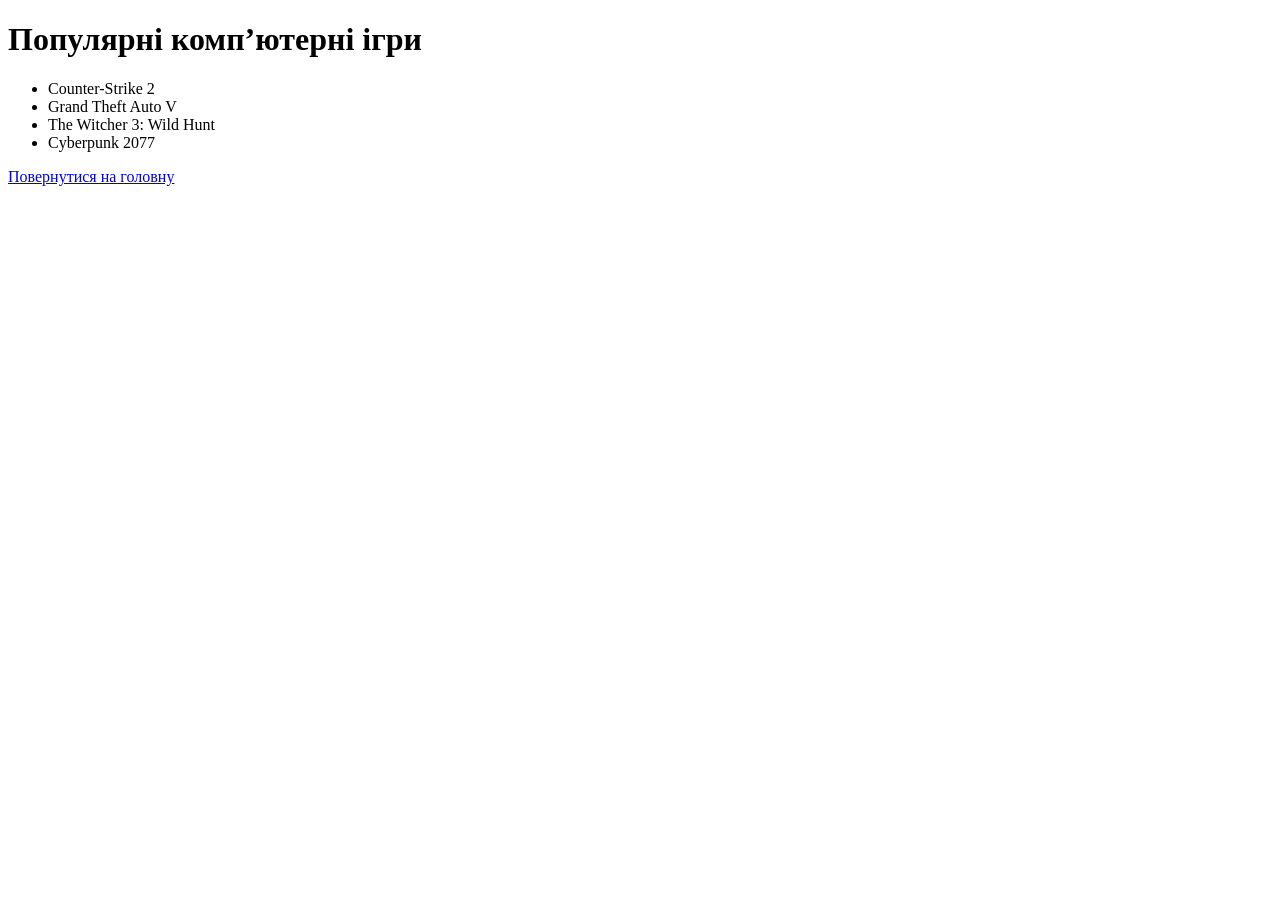
==== games.html @ 202ce8c1 "1comm" ====
<!DOCTYPE html>
<html lang="uk">
<head>
    <meta charset="UTF-8">
    <meta name="author" content="Саблій Остап">
    <title>Популярні комп’ютерні ігри</title>
</head>
<body>
    <h1>Популярні комп’ютерні ігри</h1>

    <ul>
        <li>Counter-Strike 2</li>
        <li>Grand Theft Auto V</li>
        <li>The Witcher 3: Wild Hunt</li>
        <li>Cyberpunk 2077</li>
    </ul>

    <a href="index.html">Повернутися на головну</a>
</body>
</html>
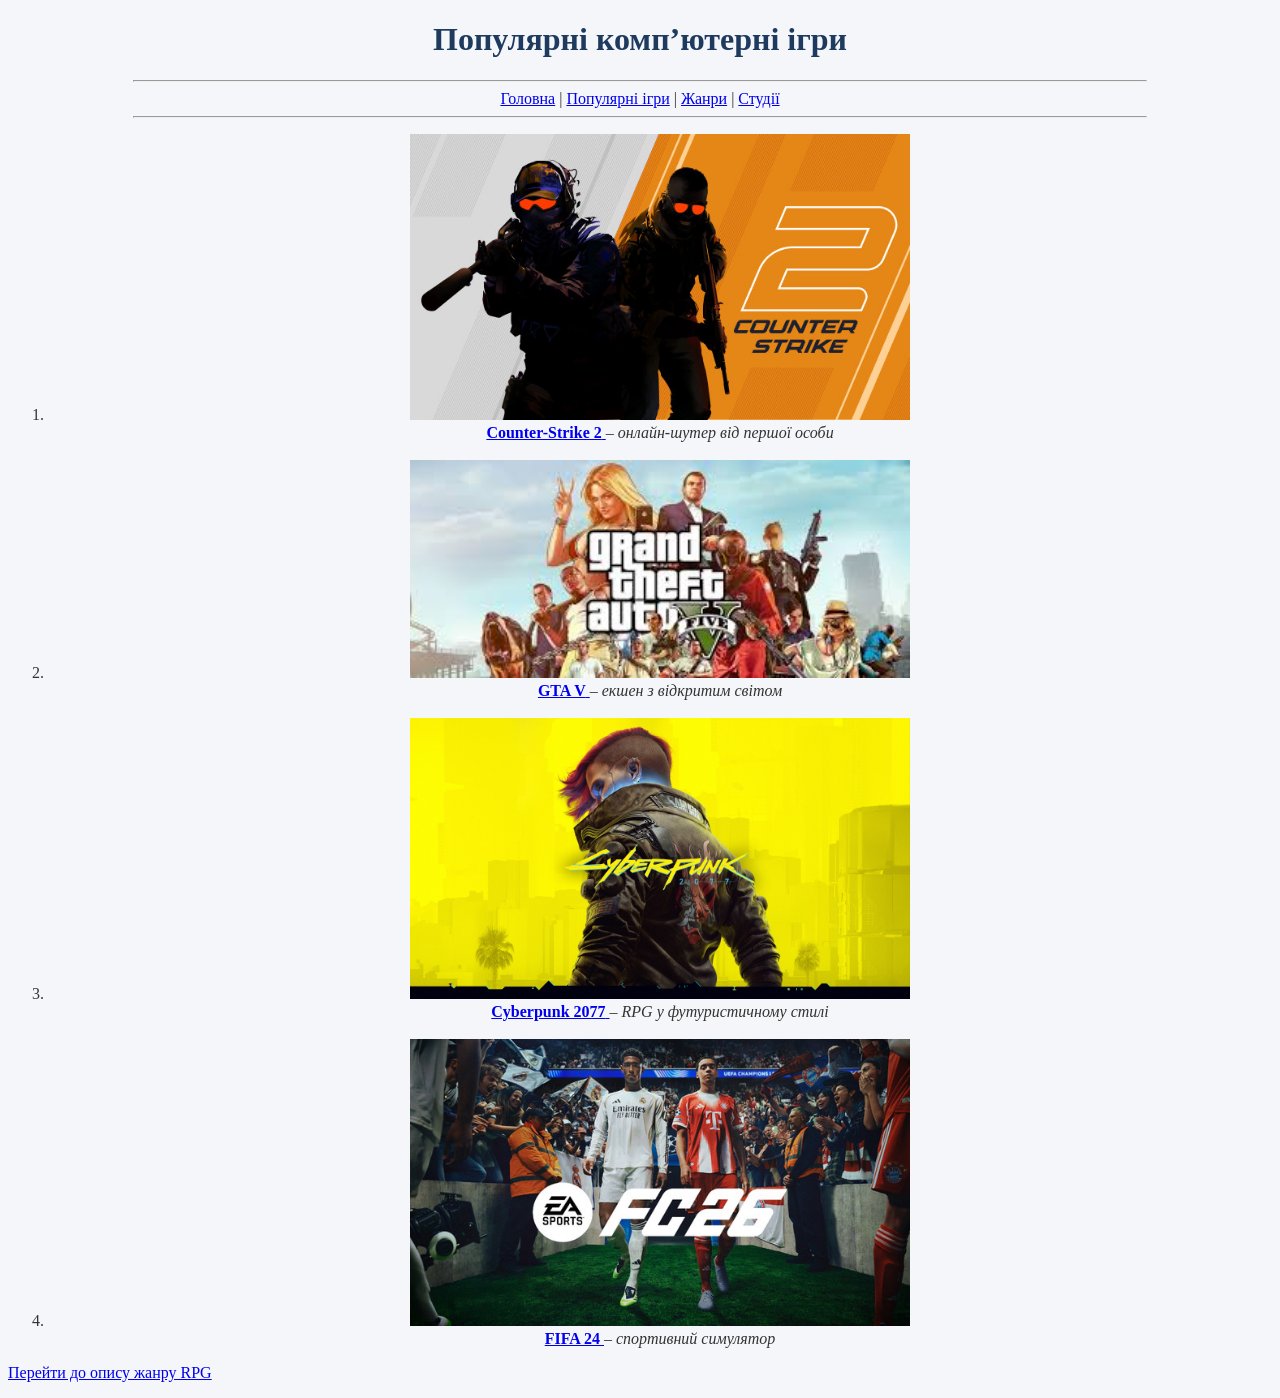
==== commit 04e0b7bd: "laba2" ====
--- a/games.html
+++ b/games.html
@@ -2,19 +2,72 @@
 <html lang="uk">
 <head>
     <meta charset="UTF-8">
-    <meta name="author" content="Саблій Остап">
-    <title>Популярні комп’ютерні ігри</title>
+    <title>Популярні ігри</title>
 </head>
-<body>
-    <h1>Популярні комп’ютерні ігри</h1>
 
-    <ul>
-        <li>Counter-Strike 2</li>
-        <li>Grand Theft Auto V</li>
-        <li>The Witcher 3: Wild Hunt</li>
-        <li>Cyberpunk 2077</li>
-    </ul>
+<body bgcolor="#f4f6f9" text="#333333">
 
-    <a href="index.html">Повернутися на головну</a>
+<center>
+<h1><font color="#1e3a5f">Популярні комп’ютерні ігри</font></h1>
+</center>
+
+<hr width="80%">
+
+<center>
+<a href="index.html">Головна</a> |
+<a href="games.html">Популярні ігри</a> |
+<a href="genres.html">Жанри</a> |
+<a href="studios.html">Студії</a>
+</center>
+
+<hr width="80%">
+
+<ol>
+    <li>
+        <center>
+            <img src="cs2.jpg" width="500">
+            <br>
+            <a href="https://store.steampowered.com/app/730/CounterStrike_Global_Offensive/" target="_blank">
+                <b>Counter-Strike 2</b>
+            </a> – <i>онлайн-шутер від першої особи</i>
+        </center>
+    </li>
+    <br>
+    <li>
+        <center>
+            <img src="gtaV.jpg" width="500">
+            <br>
+            <a href="https://store.steampowered.com/app/271590/Grand_Theft_Auto_V/" target="_blank">
+                <b>GTA V</b>
+            </a> – <i>екшен з відкритим світом</i>
+        </center>
+    </li>
+    <br>
+    <li>
+        <center>
+            <img src="cbr.jpg" width="500">
+            <br>
+            <a href="https://store.steampowered.com/app/1091500/Cyberpunk_2077/" target="_blank">
+                <b>Cyberpunk 2077</b>
+            </a> – <i>RPG у футуристичному стилі</i>
+        </center>
+    </li>
+    <br>
+    <li>
+        <center>
+            <img src="fifa26.jpg" width="500">
+            <br>
+            <a href="https://store.steampowered.com/app/1516830/EA_SPORTS_FIFA_24/" target="_blank">
+                <b>FIFA 24</b>
+            </a> – <i>спортивний симулятор</i>
+        </center>
+    </li>
+</ol>
+
+
+<p>
+<a href="genres.html#rpg">Перейти до опису жанру RPG</a>
+</p>
+
 </body>
 </html>
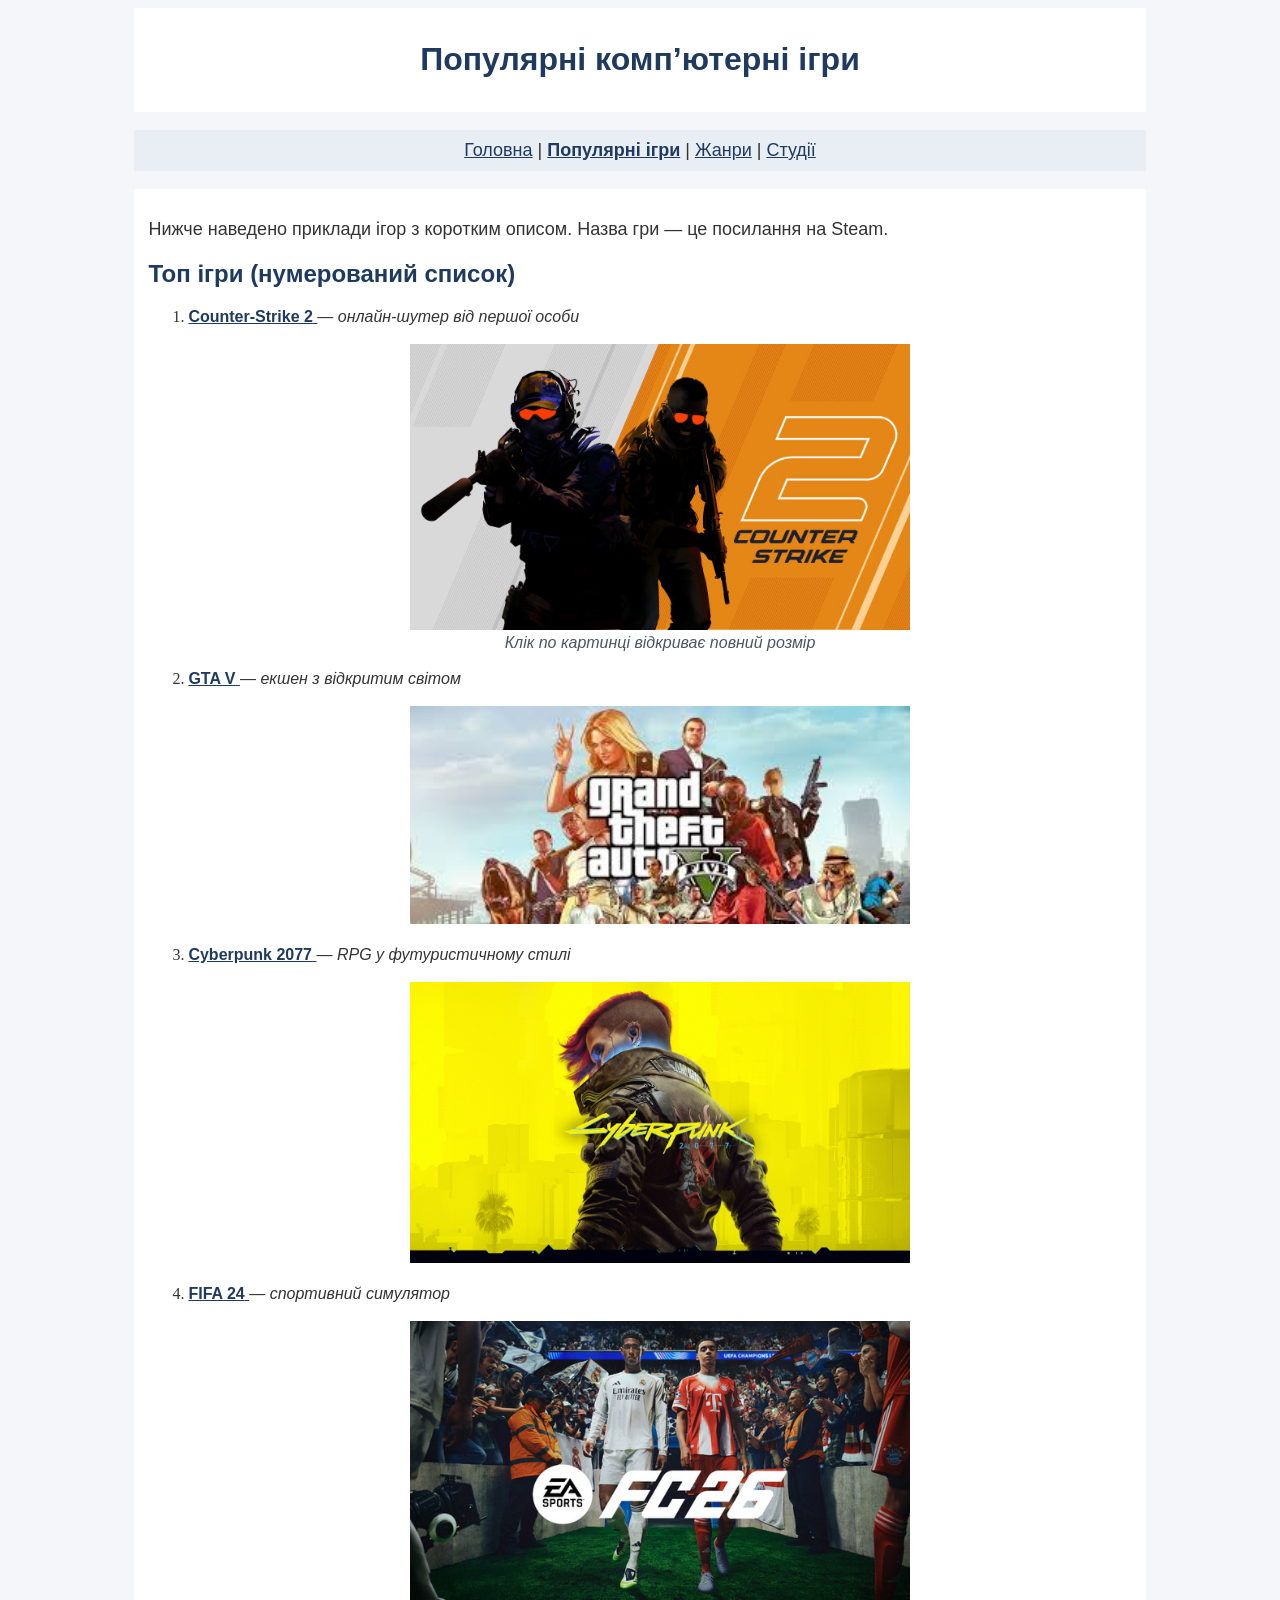
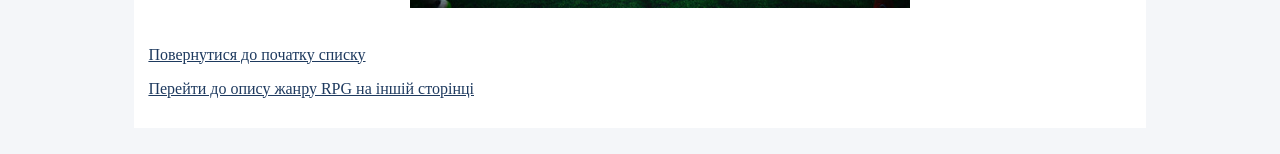
==== commit ceb96d4b: "update2laba" ====
--- a/games.html
+++ b/games.html
@@ -1,73 +1,129 @@
 <!DOCTYPE html>
 <html lang="uk">
 <head>
-    <meta charset="UTF-8">
-    <title>Популярні ігри</title>
+  <meta charset="UTF-8">
+  <title>Популярні ігри</title>
 </head>
 
-<body bgcolor="#f4f6f9" text="#333333">
+<body bgcolor="#f4f6f9" text="#333333" link="#1e3a5f" vlink="#4b5563" alink="#0f766e">
 
-<center>
-<h1><font color="#1e3a5f">Популярні комп’ютерні ігри</font></h1>
-</center>
+<!-- Заголовок + меню -->
+<table width="80%" align="center" cellpadding="12" cellspacing="0" bgcolor="#ffffff" border="0">
+  <tr>
+    <td align="center">
+      <h1><font color="#1e3a5f" face="Arial">Популярні комп’ютерні ігри</font></h1>
+    </td>
+  </tr>
+</table>
 
-<hr width="80%">
+<br>
 
-<center>
-<a href="index.html">Головна</a> |
-<a href="games.html">Популярні ігри</a> |
-<a href="genres.html">Жанри</a> |
-<a href="studios.html">Студії</a>
-</center>
+<table width="80%" align="center" cellpadding="10" cellspacing="0" bgcolor="#e9eef5" border="0">
+  <tr>
+    <td align="center">
+      <font face="Arial" size="4">
+        <a href="index.html">Головна</a> |
+        <a href="games.html"><b>Популярні ігри</b></a> |
+        <a href="genres.html">Жанри</a> |
+        <a href="studios.html">Студії</a>
+      </font>
+    </td>
+  </tr>
+</table>
 
-<hr width="80%">
+<br>
 
-<ol>
-    <li>
-        <center>
-            <img src="cs2.jpg" width="500">
-            <br>
+<table width="80%" align="center" cellpadding="14" cellspacing="0" bgcolor="#ffffff" border="0">
+  <tr>
+    <td>
+      <p>
+        <font face="Arial" size="4">
+          Нижче наведено приклади ігор з коротким описом. Назва гри — це посилання на Steam.
+        </font>
+      </p>
+
+      <h2 id="topgames"><font color="#1e3a5f" face="Arial">Топ ігри (нумерований список)</font></h2>
+
+      <ol>
+        <li>
+          <font face="Arial">
             <a href="https://store.steampowered.com/app/730/CounterStrike_Global_Offensive/" target="_blank">
-                <b>Counter-Strike 2</b>
-            </a> – <i>онлайн-шутер від першої особи</i>
-        </center>
-    </li>
-    <br>
-    <li>
-        <center>
-            <img src="gtaV.jpg" width="500">
-            <br>
+              <b>Counter-Strike 2</b>
+            </a>
+            — <i>онлайн-шутер від першої особи</i>
+          </font>
+          <br><br>
+          <center>
+            <a href="cs2.jpg" target="_blank">
+              <img src="cs2.jpg" width="500" alt="CS2">
+            </a>
+            <br><font face="Arial" color="#4b5563"><i>Клік по картинці відкриває повний розмір</i></font>
+          </center>
+          <br>
+        </li>
+
+        <li>
+          <font face="Arial">
             <a href="https://store.steampowered.com/app/271590/Grand_Theft_Auto_V/" target="_blank">
-                <b>GTA V</b>
-            </a> – <i>екшен з відкритим світом</i>
-        </center>
-    </li>
-    <br>
-    <li>
-        <center>
-            <img src="cbr.jpg" width="500">
-            <br>
+              <b>GTA V</b>
+            </a>
+            — <i>екшен з відкритим світом</i>
+          </font>
+          <br><br>
+          <center>
+            <a href="gtaV.jpg" target="_blank">
+              <img src="gtaV.jpg" width="500" alt="GTA V">
+            </a>
+          </center>
+          <br>
+        </li>
+
+        <li>
+          <font face="Arial">
             <a href="https://store.steampowered.com/app/1091500/Cyberpunk_2077/" target="_blank">
-                <b>Cyberpunk 2077</b>
-            </a> – <i>RPG у футуристичному стилі</i>
-        </center>
-    </li>
-    <br>
-    <li>
-        <center>
-            <img src="fifa26.jpg" width="500">
-            <br>
+              <b>Cyberpunk 2077</b>
+            </a>
+            — <i>RPG у футуристичному стилі</i>
+          </font>
+          <br><br>
+          <center>
+            <a href="cbr.jpg" target="_blank">
+              <img src="cbr.jpg" width="500" alt="Cyberpunk 2077">
+            </a>
+          </center>
+          <br>
+        </li>
+
+        <li>
+          <font face="Arial">
             <a href="https://store.steampowered.com/app/1516830/EA_SPORTS_FIFA_24/" target="_blank">
-                <b>FIFA 24</b>
-            </a> – <i>спортивний симулятор</i>
-        </center>
-    </li>
-</ol>
+              <b>FIFA 24</b>
+            </a>
+            — <i>спортивний симулятор</i>
+          </font>
+          <br><br>
+          <center>
+            <a href="fifa26.jpg" target="_blank">
+              <img src="fifa26.jpg" width="500" alt="FIFA">
+            </a>
+          </center>
+          <br>
+        </li>
+      </ol>
 
+      <p>
+        <a href="#topgames">Повернутися до початку списку</a>
+      </p>
 
-<p>
-<a href="genres.html#rpg">Перейти до опису жанру RPG</a>
-</p>
+      <p>
+        <a href="genres.html#rpg">Перейти до опису жанру RPG на іншій сторінці</a>
+      </p>
+
+    </td>
+  </tr>
+</table>
+
+<br>
 
 </body>
 </html>
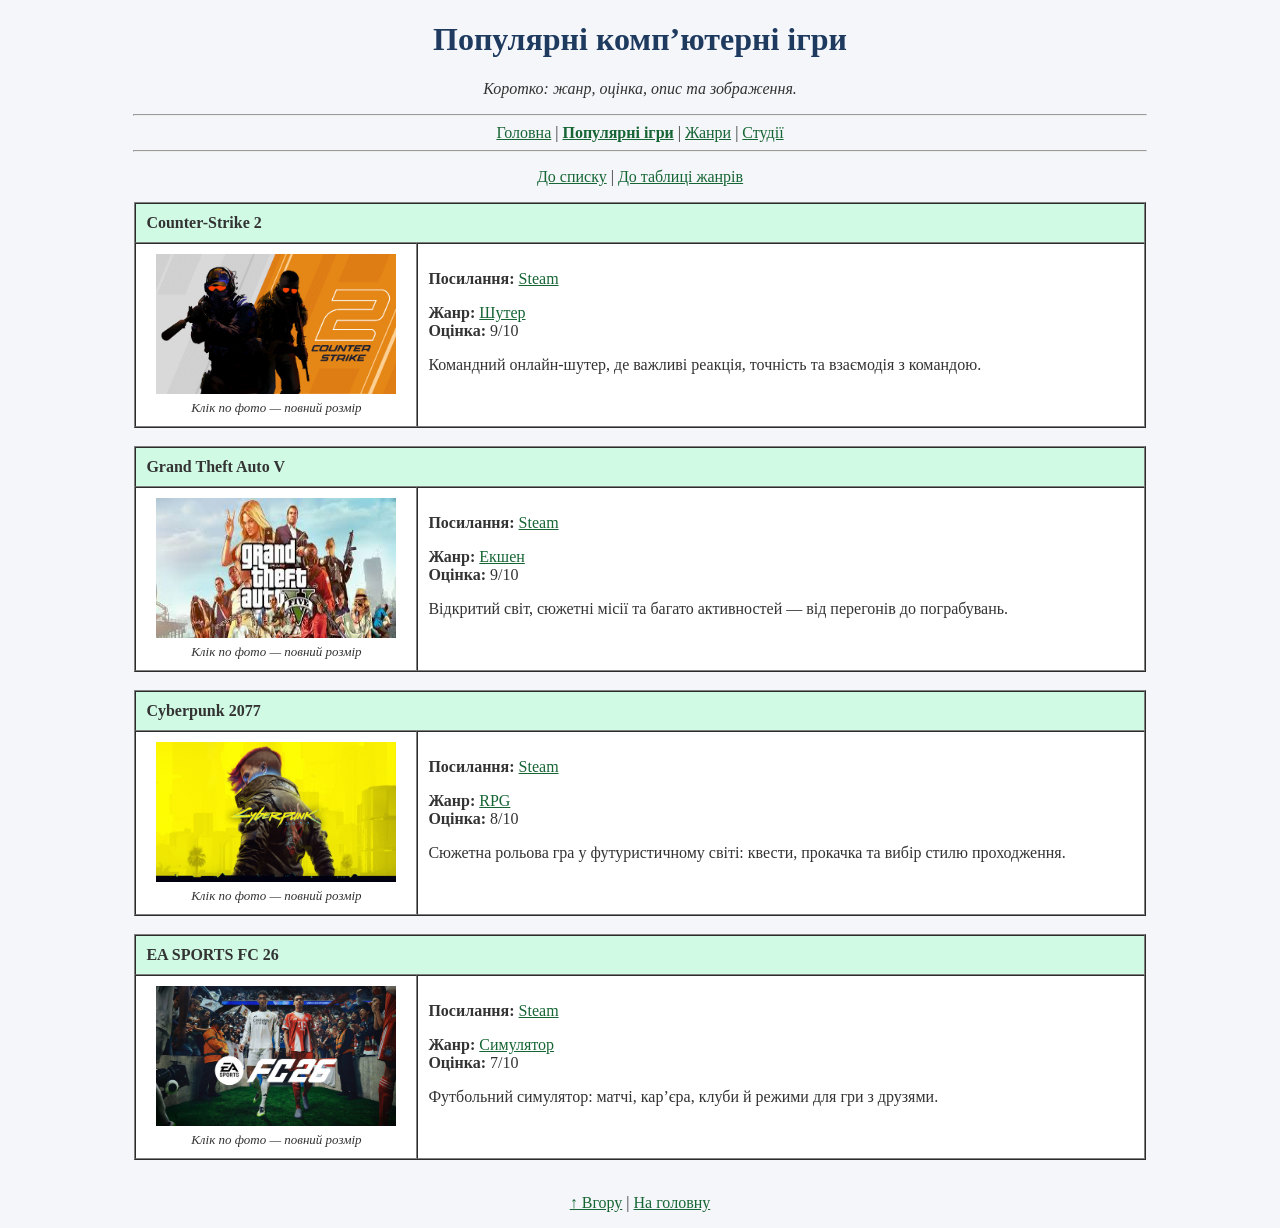
==== commit 9a5815b7: "2labaupd" ====
--- a/games.html
+++ b/games.html
@@ -2,128 +2,169 @@
 <html lang="uk">
 <head>
   <meta charset="UTF-8">
+  <meta name="author" content="Саблій Остап">
   <title>Популярні ігри</title>
 </head>
 
-<body bgcolor="#f4f6f9" text="#333333" link="#1e3a5f" vlink="#4b5563" alink="#0f766e">
+<body bgcolor="#f4f6f9" text="#333333" link="#166534" vlink="#14532d" alink="#0f766e">
 
-<!-- Заголовок + меню -->
-<table width="80%" align="center" cellpadding="12" cellspacing="0" bgcolor="#ffffff" border="0">
+<a id="top"></a>
+
+<center>
+  <h1><font color="#1e3a5f">Популярні комп’ютерні ігри</font></h1>
+  <p><i>Коротко: жанр, оцінка, опис та зображення.</i></p>
+</center>
+
+<hr width="80%">
+
+<center>
+  <a href="index.html">Головна</a> |
+  <a href="games.html"><b>Популярні ігри</b></a> |
+  <a href="genres.html#table">Жанри</a> |
+  <a href="studios.html#frame">Студії</a>
+</center>
+
+<hr width="80%">
+
+<p align="center">
+  <a href="#list">До списку</a> |
+  <a href="genres.html#table">До таблиці жанрів</a>
+</p>
+
+<a id="list"></a>
+
+<table width="80%" align="center" cellpadding="10" cellspacing="0" bgcolor="#ffffff" border="1">
+  <tr bgcolor="#d1fae5">
+    <th colspan="2" align="left">Counter-Strike 2</th>
+  </tr>
   <tr>
-    <td align="center">
-      <h1><font color="#1e3a5f" face="Arial">Популярні комп’ютерні ігри</font></h1>
+    <td width="260" align="center" valign="top">
+      <a href="cs2.jpg" target="_blank">
+        <img src="cs2.jpg" width="240" height="140" alt="CS2">
+      </a>
+      <br>
+      <font size="2"><i>Клік по фото — повний розмір</i></font>
+    </td>
+    <td valign="top">
+      <p>
+        <b>Посилання:</b>
+        <a href="https://store.steampowered.com/app/730/CounterStrike_Global_Offensive/" target="_blank">Steam</a>
+      </p>
+
+      <p>
+        <b>Жанр:</b> <a href="genres.html#genre-shooter">Шутер</a><br>
+        <b>Оцінка:</b> 9/10
+      </p>
+
+      <p>
+        Командний онлайн-шутер, де важливі реакція, точність та взаємодія з командою.
+      </p>
     </td>
   </tr>
 </table>
 
 <br>
 
-<table width="80%" align="center" cellpadding="10" cellspacing="0" bgcolor="#e9eef5" border="0">
+<table width="80%" align="center" cellpadding="10" cellspacing="0" bgcolor="#ffffff" border="1">
+  <tr bgcolor="#d1fae5">
+    <th colspan="2" align="left">Grand Theft Auto V</th>
+  </tr>
   <tr>
-    <td align="center">
-      <font face="Arial" size="4">
-        <a href="index.html">Головна</a> |
-        <a href="games.html"><b>Популярні ігри</b></a> |
-        <a href="genres.html">Жанри</a> |
-        <a href="studios.html">Студії</a>
-      </font>
+    <td width="260" align="center" valign="top">
+      <a href="gtaV.jpg" target="_blank">
+        <img src="gtaV.jpg" width="240" height="140" alt="GTA V">
+      </a>
+      <br>
+      <font size="2"><i>Клік по фото — повний розмір</i></font>
+    </td>
+    <td valign="top">
+      <p>
+        <b>Посилання:</b>
+        <a href="https://store.steampowered.com/app/271590/Grand_Theft_Auto_V/" target="_blank">Steam</a>
+      </p>
+
+      <p>
+        <b>Жанр:</b> <a href="genres.html#genre-action">Екшен</a><br>
+        <b>Оцінка:</b> 9/10
+      </p>
+
+      <p>
+        Відкритий світ, сюжетні місії та багато активностей — від перегонів до пограбувань.
+      </p>
     </td>
   </tr>
 </table>
 
 <br>
 
-<table width="80%" align="center" cellpadding="14" cellspacing="0" bgcolor="#ffffff" border="0">
+<table width="80%" align="center" cellpadding="10" cellspacing="0" bgcolor="#ffffff" border="1">
+  <tr bgcolor="#d1fae5">
+    <th colspan="2" align="left">Cyberpunk 2077</th>
+  </tr>
   <tr>
-    <td>
+    <td width="260" align="center" valign="top">
+      <a href="cbr.jpg" target="_blank">
+        <img src="cbr.jpg" width="240" height="140" alt="Cyberpunk 2077">
+      </a>
+      <br>
+      <font size="2"><i>Клік по фото — повний розмір</i></font>
+    </td>
+    <td valign="top">
       <p>
-        <font face="Arial" size="4">
-          Нижче наведено приклади ігор з коротким описом. Назва гри — це посилання на Steam.
-        </font>
-      </p>
-
-      <h2 id="topgames"><font color="#1e3a5f" face="Arial">Топ ігри (нумерований список)</font></h2>
-
-      <ol>
-        <li>
-          <font face="Arial">
-            <a href="https://store.steampowered.com/app/730/CounterStrike_Global_Offensive/" target="_blank">
-              <b>Counter-Strike 2</b>
-            </a>
-            — <i>онлайн-шутер від першої особи</i>
-          </font>
-          <br><br>
-          <center>
-            <a href="cs2.jpg" target="_blank">
-              <img src="cs2.jpg" width="500" alt="CS2">
-            </a>
-            <br><font face="Arial" color="#4b5563"><i>Клік по картинці відкриває повний розмір</i></font>
-          </center>
-          <br>
-        </li>
-
-        <li>
-          <font face="Arial">
-            <a href="https://store.steampowered.com/app/271590/Grand_Theft_Auto_V/" target="_blank">
-              <b>GTA V</b>
-            </a>
-            — <i>екшен з відкритим світом</i>
-          </font>
-          <br><br>
-          <center>
-            <a href="gtaV.jpg" target="_blank">
-              <img src="gtaV.jpg" width="500" alt="GTA V">
-            </a>
-          </center>
-          <br>
-        </li>
-
-        <li>
-          <font face="Arial">
-            <a href="https://store.steampowered.com/app/1091500/Cyberpunk_2077/" target="_blank">
-              <b>Cyberpunk 2077</b>
-            </a>
-            — <i>RPG у футуристичному стилі</i>
-          </font>
-          <br><br>
-          <center>
-            <a href="cbr.jpg" target="_blank">
-              <img src="cbr.jpg" width="500" alt="Cyberpunk 2077">
-            </a>
-          </center>
-          <br>
-        </li>
-
-        <li>
-          <font face="Arial">
-            <a href="https://store.steampowered.com/app/1516830/EA_SPORTS_FIFA_24/" target="_blank">
-              <b>FIFA 24</b>
-            </a>
-            — <i>спортивний симулятор</i>
-          </font>
-          <br><br>
-          <center>
-            <a href="fifa26.jpg" target="_blank">
-              <img src="fifa26.jpg" width="500" alt="FIFA">
-            </a>
-          </center>
-          <br>
-        </li>
-      </ol>
-
-      <p>
-        <a href="#topgames">Повернутися до початку списку</a>
+        <b>Посилання:</b>
+        <a href="https://store.steampowered.com/app/1091500/Cyberpunk_2077/" target="_blank">Steam</a>
       </p>
 
       <p>
-        <a href="genres.html#rpg">Перейти до опису жанру RPG на іншій сторінці</a>
+        <b>Жанр:</b> <a href="genres.html#genre-rpg">RPG</a><br>
+        <b>Оцінка:</b> 8/10
       </p>
 
+      <p>
+        Сюжетна рольова гра у футуристичному світі: квести, прокачка та вибір стилю проходження.
+      </p>
     </td>
   </tr>
 </table>
 
 <br>
 
+<table width="80%" align="center" cellpadding="10" cellspacing="0" bgcolor="#ffffff" border="1">
+  <tr bgcolor="#d1fae5">
+    <th colspan="2" align="left">EA SPORTS FC 26</th>
+  </tr>
+  <tr>
+    <td width="260" align="center" valign="top">
+      <a href="fifa26.jpg" target="_blank">
+        <img src="fifa26.jpg" width="240" height="140" alt="FC 24">
+      </a>
+      <br>
+      <font size="2"><i>Клік по фото — повний розмір</i></font>
+    </td>
+    <td valign="top">
+      <p>
+        <b>Посилання:</b>
+        <a href="https://store.steampowered.com/app/2195250/EA_SPORTS_FC_24/" target="_blank">Steam</a>
+      </p>
+
+      <p>
+        <b>Жанр:</b> <a href="genres.html#genre-sim">Симулятор</a><br>
+        <b>Оцінка:</b> 7/10
+      </p>
+
+      <p>
+        Футбольний симулятор: матчі, кар’єра, клуби й режими для гри з друзями.
+      </p>
+    </td>
+  </tr>
+</table>
+
+<br>
+
+<p align="center">
+  <a href="#top">↑ Вгору</a> |
+  <a href="index.html">На головну</a>
+</p>
+
 </body>
 </html>
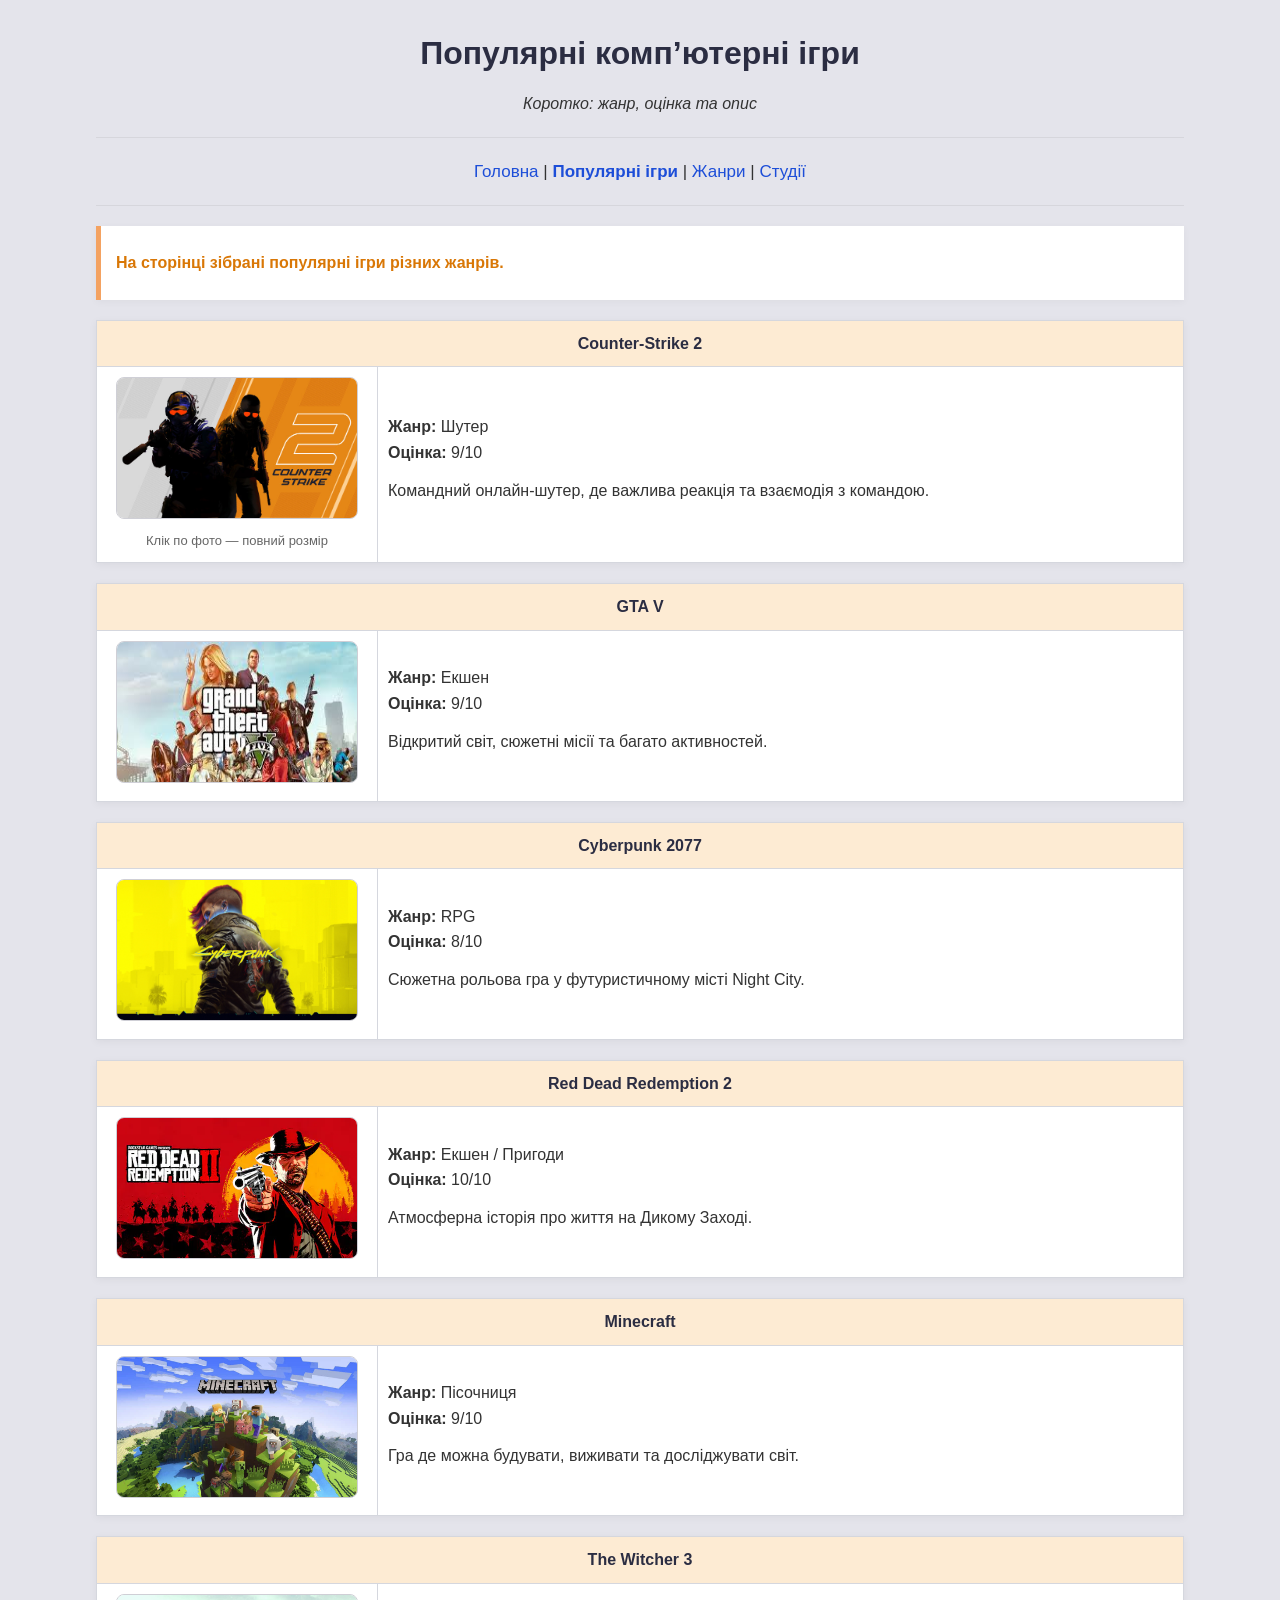
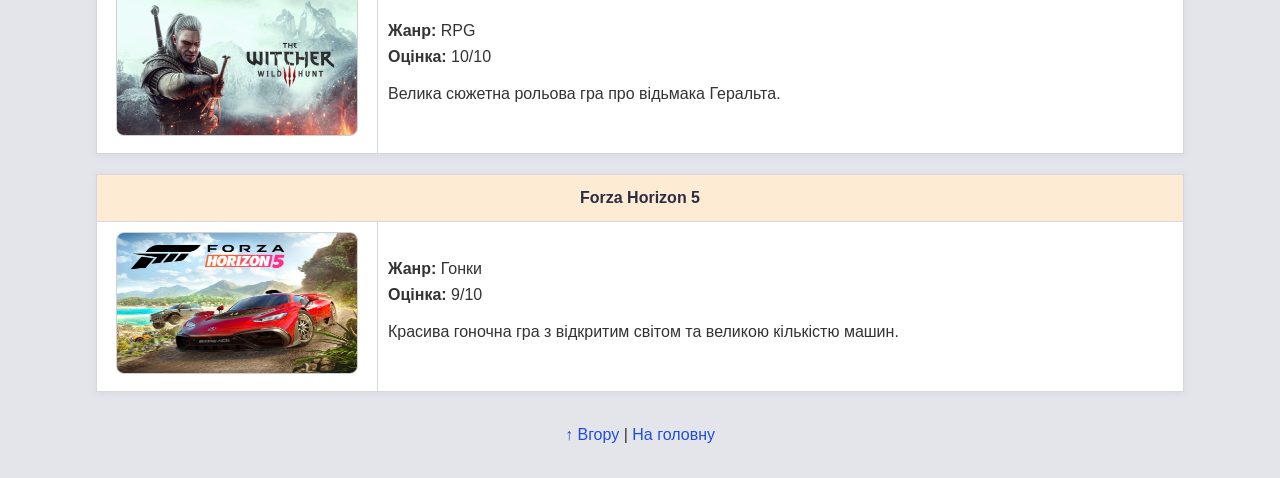
==== commit a98a9b98: "laba 3" ====
--- a/games.html
+++ b/games.html
@@ -1,169 +1,255 @@
 <!DOCTYPE html>
 <html lang="uk">
 <head>
-  <meta charset="UTF-8">
-  <meta name="author" content="Саблій Остап">
-  <title>Популярні ігри</title>
+
+<meta charset="UTF-8">
+<meta name="author" content="Саблій Остап">
+
+<title>Популярні ігри</title>
+
+<link rel="stylesheet" href="style.css">
+
+<style>
+a{
+    color:#1d4ed8;
+    text-decoration:none;
+}
+
+a:hover{
+    color:#f59e0b;
+    text-decoration:underline;
+}
+
+.game-highlight{
+    color:#d97706 !important;
+    font-weight:bold;
+}
+</style>
+
 </head>
 
-<body bgcolor="#f4f6f9" text="#333333" link="#166534" vlink="#14532d" alink="#0f766e">
+<body>
 
 <a id="top"></a>
 
-<center>
-  <h1><font color="#1e3a5f">Популярні комп’ютерні ігри</font></h1>
-  <p><i>Коротко: жанр, оцінка, опис та зображення.</i></p>
-</center>
-
-<hr width="80%">
-
-<center>
-  <a href="index.html">Головна</a> |
-  <a href="games.html"><b>Популярні ігри</b></a> |
-  <a href="genres.html#table">Жанри</a> |
-  <a href="studios.html#frame">Студії</a>
-</center>
-
-<hr width="80%">
-
-<p align="center">
-  <a href="#list">До списку</a> |
-  <a href="genres.html#table">До таблиці жанрів</a>
-</p>
-
-<a id="list"></a>
-
-<table width="80%" align="center" cellpadding="10" cellspacing="0" bgcolor="#ffffff" border="1">
-  <tr bgcolor="#d1fae5">
-    <th colspan="2" align="left">Counter-Strike 2</th>
-  </tr>
-  <tr>
-    <td width="260" align="center" valign="top">
-      <a href="cs2.jpg" target="_blank">
-        <img src="cs2.jpg" width="240" height="140" alt="CS2">
-      </a>
-      <br>
-      <font size="2"><i>Клік по фото — повний розмір</i></font>
-    </td>
-    <td valign="top">
-      <p>
-        <b>Посилання:</b>
-        <a href="https://store.steampowered.com/app/730/CounterStrike_Global_Offensive/" target="_blank">Steam</a>
-      </p>
-
-      <p>
-        <b>Жанр:</b> <a href="genres.html#genre-shooter">Шутер</a><br>
-        <b>Оцінка:</b> 9/10
-      </p>
-
-      <p>
-        Командний онлайн-шутер, де важливі реакція, точність та взаємодія з командою.
-      </p>
-    </td>
-  </tr>
-</table>
-
+<h1>Популярні комп’ютерні ігри</h1>
+
+<p class="center">
+<i>Коротко: жанр, оцінка та опис</i>
+</p>
+
+<hr class="line">
+
+<div class="nav">
+<a href="index.html">Головна</a> |
+<a href="games.html"><b>Популярні ігри</b></a> |
+<a href="genres.html#table">Жанри</a> |
+<a href="studios.html#frame">Студії</a>
+</div>
+
+<hr class="line">
+
+<div class="top-box">
+<p class="game-highlight">
+На сторінці зібрані популярні ігри різних жанрів.
+</p>
+</div>
+
+
+<table>
+
+<tr>
+<th colspan="2">Counter-Strike 2</th>
+</tr>
+
+<tr>
+
+<td width="260" class="center">
+<img src="cs2.jpg" class="game-image">
 <br>
-
-<table width="80%" align="center" cellpadding="10" cellspacing="0" bgcolor="#ffffff" border="1">
-  <tr bgcolor="#d1fae5">
-    <th colspan="2" align="left">Grand Theft Auto V</th>
-  </tr>
-  <tr>
-    <td width="260" align="center" valign="top">
-      <a href="gtaV.jpg" target="_blank">
-        <img src="gtaV.jpg" width="240" height="140" alt="GTA V">
-      </a>
-      <br>
-      <font size="2"><i>Клік по фото — повний розмір</i></font>
-    </td>
-    <td valign="top">
-      <p>
-        <b>Посилання:</b>
-        <a href="https://store.steampowered.com/app/271590/Grand_Theft_Auto_V/" target="_blank">Steam</a>
-      </p>
-
-      <p>
-        <b>Жанр:</b> <a href="genres.html#genre-action">Екшен</a><br>
-        <b>Оцінка:</b> 9/10
-      </p>
-
-      <p>
-        Відкритий світ, сюжетні місії та багато активностей — від перегонів до пограбувань.
-      </p>
-    </td>
-  </tr>
-</table>
-
-<br>
-
-<table width="80%" align="center" cellpadding="10" cellspacing="0" bgcolor="#ffffff" border="1">
-  <tr bgcolor="#d1fae5">
-    <th colspan="2" align="left">Cyberpunk 2077</th>
-  </tr>
-  <tr>
-    <td width="260" align="center" valign="top">
-      <a href="cbr.jpg" target="_blank">
-        <img src="cbr.jpg" width="240" height="140" alt="Cyberpunk 2077">
-      </a>
-      <br>
-      <font size="2"><i>Клік по фото — повний розмір</i></font>
-    </td>
-    <td valign="top">
-      <p>
-        <b>Посилання:</b>
-        <a href="https://store.steampowered.com/app/1091500/Cyberpunk_2077/" target="_blank">Steam</a>
-      </p>
-
-      <p>
-        <b>Жанр:</b> <a href="genres.html#genre-rpg">RPG</a><br>
-        <b>Оцінка:</b> 8/10
-      </p>
-
-      <p>
-        Сюжетна рольова гра у футуристичному світі: квести, прокачка та вибір стилю проходження.
-      </p>
-    </td>
-  </tr>
-</table>
-
-<br>
-
-<table width="80%" align="center" cellpadding="10" cellspacing="0" bgcolor="#ffffff" border="1">
-  <tr bgcolor="#d1fae5">
-    <th colspan="2" align="left">EA SPORTS FC 26</th>
-  </tr>
-  <tr>
-    <td width="260" align="center" valign="top">
-      <a href="fifa26.jpg" target="_blank">
-        <img src="fifa26.jpg" width="240" height="140" alt="FC 24">
-      </a>
-      <br>
-      <font size="2"><i>Клік по фото — повний розмір</i></font>
-    </td>
-    <td valign="top">
-      <p>
-        <b>Посилання:</b>
-        <a href="https://store.steampowered.com/app/2195250/EA_SPORTS_FC_24/" target="_blank">Steam</a>
-      </p>
-
-      <p>
-        <b>Жанр:</b> <a href="genres.html#genre-sim">Симулятор</a><br>
-        <b>Оцінка:</b> 7/10
-      </p>
-
-      <p>
-        Футбольний симулятор: матчі, кар’єра, клуби й режими для гри з друзями.
-      </p>
-    </td>
-  </tr>
-</table>
-
-<br>
-
-<p align="center">
-  <a href="#top">↑ Вгору</a> |
-  <a href="index.html">На головну</a>
+<span class="small-note">Клік по фото — повний розмір</span>
+</td>
+
+<td>
+<b>Жанр:</b> Шутер <br>
+<b>Оцінка:</b> 9/10
+
+<p>
+Командний онлайн-шутер, де важлива реакція та взаємодія з командою.
+</p>
+</td>
+
+</tr>
+
+</table>
+
+
+
+<table>
+
+<tr>
+<th colspan="2">GTA V</th>
+</tr>
+
+<tr>
+
+<td width="260" class="center">
+<img src="gtaV.jpg" class="game-image">
+</td>
+
+<td>
+<b>Жанр:</b> Екшен <br>
+<b>Оцінка:</b> 9/10
+
+<p>
+Відкритий світ, сюжетні місії та багато активностей.
+</p>
+</td>
+
+</tr>
+
+</table>
+
+
+
+<table>
+
+<tr>
+<th colspan="2">Cyberpunk 2077</th>
+</tr>
+
+<tr>
+
+<td width="260" class="center">
+<img src="cbr.jpg" class="game-image">
+</td>
+
+<td>
+<b>Жанр:</b> RPG <br>
+<b>Оцінка:</b> 8/10
+
+<p>
+Сюжетна рольова гра у футуристичному місті Night City.
+</p>
+</td>
+
+</tr>
+
+</table>
+
+
+
+<table>
+
+<tr>
+<th colspan="2">Red Dead Redemption 2</th>
+</tr>
+
+<tr>
+
+<td width="260" class="center">
+<img src="rdr2.jpg" class="game-image">
+</td>
+
+<td>
+<b>Жанр:</b> Екшен / Пригоди <br>
+<b>Оцінка:</b> 10/10
+
+<p>
+Атмосферна історія про життя на Дикому Заході.
+</p>
+</td>
+
+</tr>
+
+</table>
+
+
+
+<table>
+
+<tr>
+<th colspan="2">Minecraft</th>
+</tr>
+
+<tr>
+
+<td width="260" class="center">
+<img src="minecraft.jpg" class="game-image">
+</td>
+
+<td>
+<b>Жанр:</b> Пісочниця <br>
+<b>Оцінка:</b> 9/10
+
+<p>
+Гра де можна будувати, виживати та досліджувати світ.
+</p>
+</td>
+
+</tr>
+
+</table>
+
+
+
+<table>
+
+<tr>
+<th colspan="2">The Witcher 3</th>
+</tr>
+
+<tr>
+
+<td width="260" class="center">
+<img src="witcher3.jpg" class="game-image">
+</td>
+
+<td>
+<b>Жанр:</b> RPG <br>
+<b>Оцінка:</b> 10/10
+
+<p>
+Велика сюжетна рольова гра про відьмака Геральта.
+</p>
+</td>
+
+</tr>
+
+</table>
+
+
+
+<table>
+
+<tr>
+<th colspan="2">Forza Horizon 5</th>
+</tr>
+
+<tr>
+
+<td width="260" class="center">
+<img src="forza5.jpg" class="game-image">
+</td>
+
+<td>
+<b>Жанр:</b> Гонки <br>
+<b>Оцінка:</b> 9/10
+
+<p>
+Красива гоночна гра з відкритим світом та великою кількістю машин.
+</p>
+</td>
+
+</tr>
+
+</table>
+
+
+
+<p class="footer">
+<a href="#top">↑ Вгору</a> |
+<a href="index.html">На головну</a>
 </p>
 
 </body>
--- a/style.css
+++ b/style.css
@@ -0,0 +1,211 @@
+body{
+background:#e0e0e9dd;
+color:#333;
+font-family:Arial, sans-serif;
+margin:0;
+padding:0;
+line-height:1.6;
+}
+
+h1,h2{
+color:#2b2d42;
+text-align:center;
+}
+
+
+h1{
+margin-top:28px;
+margin-bottom:10px;
+}
+
+h2{
+margin-top:30px;
+margin-bottom:15px;
+}
+
+p{
+margin:12px 0;
+}
+
+.container{
+width:85%;
+margin:0 auto;
+}
+
+.line{
+width:85%;
+margin:20px auto;
+border:0;
+border-top:1px solid #d6d6dc;
+}
+
+.nav{
+text-align:center;
+margin:15px 0;
+font-size:17px;
+}
+
+.center{
+text-align:center;
+}
+
+table{
+width:85%;
+margin:20px auto;
+border-collapse:collapse;
+background:#ffffff;
+box-shadow:0 2px 8px rgba(0,0,0,0.05);
+}
+
+th,td{
+border:1px solid #d5d7de;
+padding:10px;
+}
+
+th{
+background:#fdebd3;
+color:#2b2d42;
+}
+
+.game-image{
+width:240px;
+height:140px;
+border-radius:8px;
+border:1px solid #cfcfd6;
+}
+
+.small-note{
+font-size:13px;
+color:#666;
+}
+
+.footer{
+text-align:center;
+margin:30px 0;
+}
+
+.top-box{
+width:85%;
+margin:20px auto;
+background:#ffffff;
+border-left:5px solid #f4a261;
+padding:12px 15px;
+box-sizing:border-box;
+box-shadow:0 2px 8px rgba(0,0,0,0.04);
+}
+
+.hero{
+width:85%;
+margin:20px auto;
+background:#ffffff;
+padding:25px;
+box-sizing:border-box;
+border:1px solid #dddfe6;
+box-shadow:0 2px 8px rgba(0,0,0,0.05);
+}
+
+.hero p{
+font-size:17px;
+text-align:center;
+}
+
+.hero-buttons{
+text-align:center;
+margin-top:18px;
+}
+
+.hero-buttons a{
+display:inline-block;
+padding:10px 18px;
+margin:6px;
+border-radius:6px;
+font-weight:bold;
+}
+
+.card-wrap{
+width:85%;
+margin:20px auto;
+display:flex;
+gap:18px;
+flex-wrap:wrap;
+}
+
+.card{
+flex:1 1 220px;
+background:#ffffff;
+border:1px solid #dddfe6;
+padding:18px;
+box-sizing:border-box;
+box-shadow:0 2px 8px rgba(0,0,0,0.04);
+}
+
+.card h3{
+margin-top:0;
+color:#2b2d42;
+}
+
+.genre-list,
+.top-list,
+.resource-list{
+width:85%;
+margin:0 auto;
+padding-left:35px;
+}
+
+.genre-list li,
+.top-list li,
+.resource-list li{
+margin-bottom:8px;
+}
+
+.term-list{
+width:85%;
+margin:0 auto;
+}
+
+.term-list dt{
+font-weight:bold;
+color:#2b2d42;
+margin-top:10px;
+}
+
+.term-list dd{
+margin-left:20px;
+margin-bottom:8px;
+}
+
+.site-frame,
+.video-frame{
+display:block;
+margin:20px auto;
+border:1px solid #cfcfd6;
+background:#ffffff;
+box-shadow:0 2px 8px rgba(0,0,0,0.04);
+}
+
+.studio-frame-title{
+text-align:center;
+color:#2b2d42;
+}
+
+.genre-intro{
+width:85%;
+margin:20px auto;
+background:#ffffff;
+padding:18px;
+border-left:5px solid #f4a261;
+box-shadow:0 2px 6px rgba(0,0,0,0.05);
+}
+
+.genre-nav{
+text-align:center;
+margin:10px 0 20px 0;
+font-size:15px;
+}
+img{
+max-width:100%;
+height:auto;
+}
+#top{
+display:block;
+}
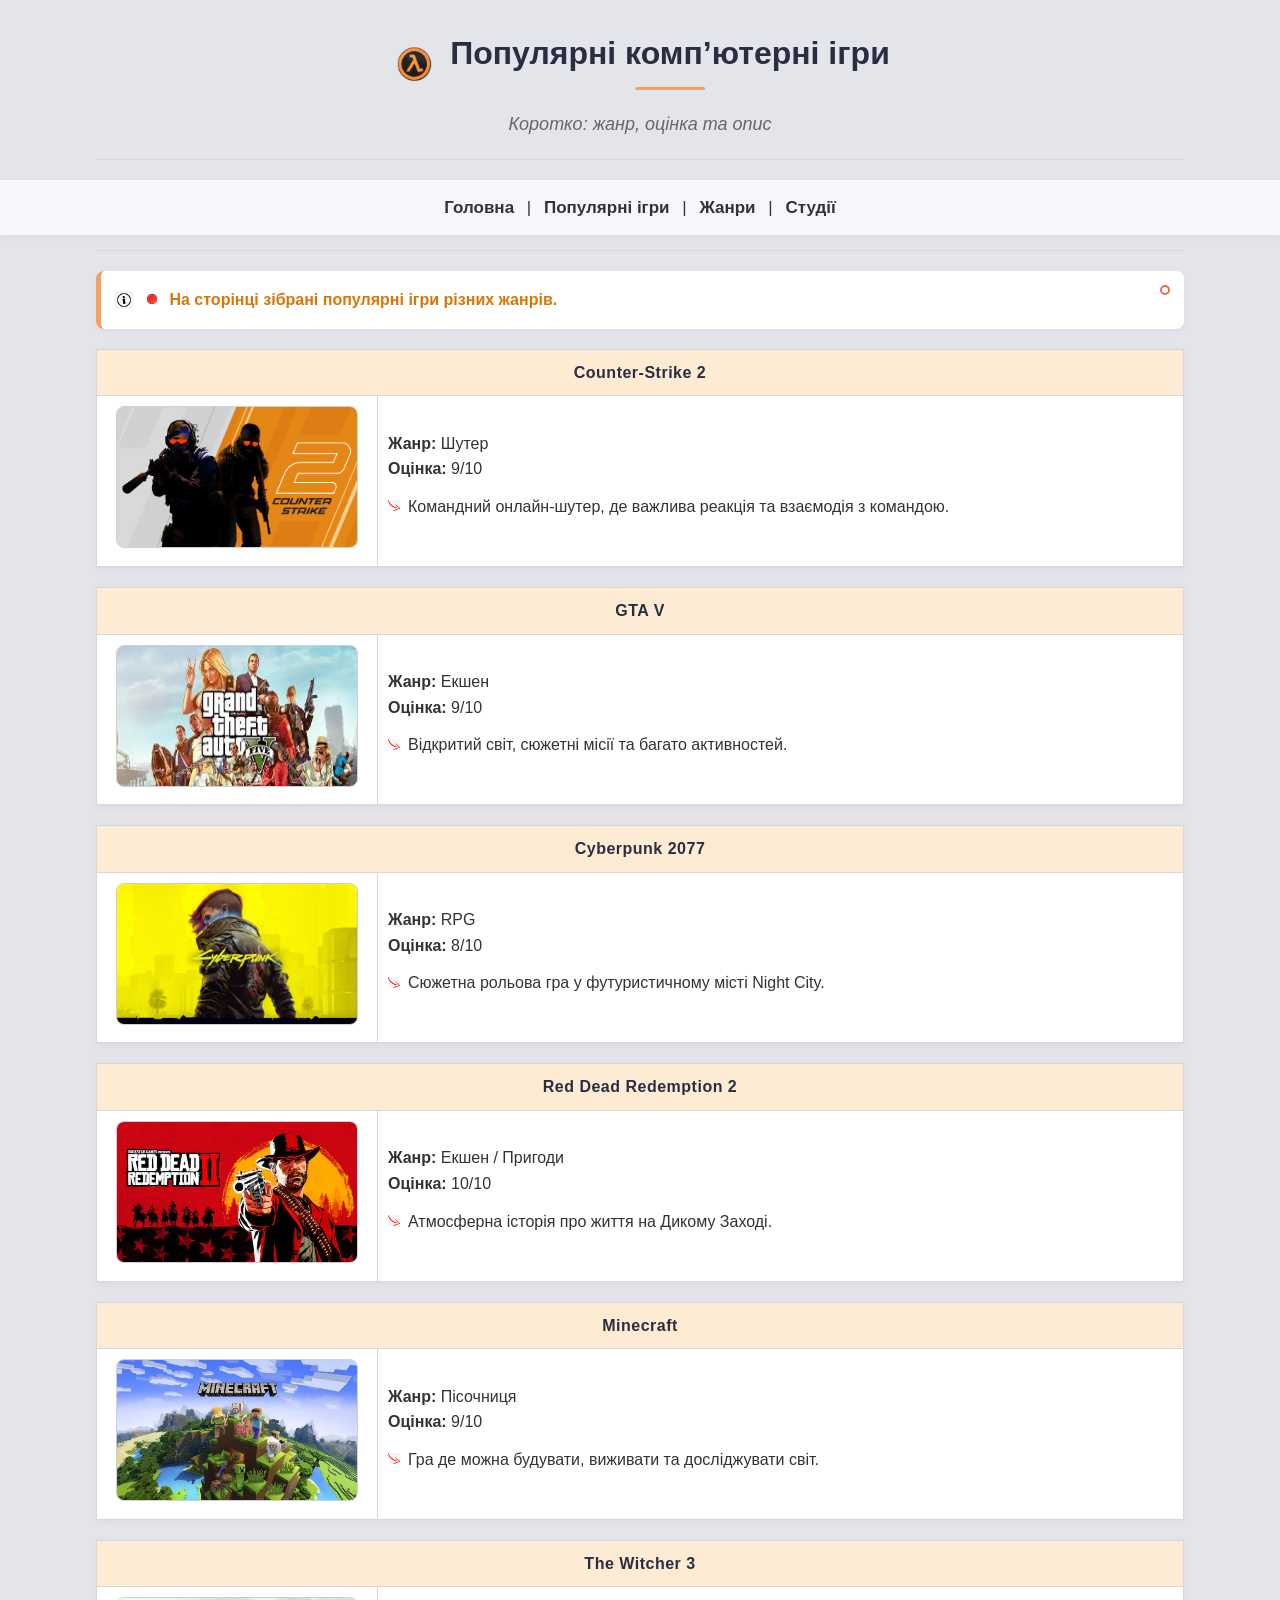
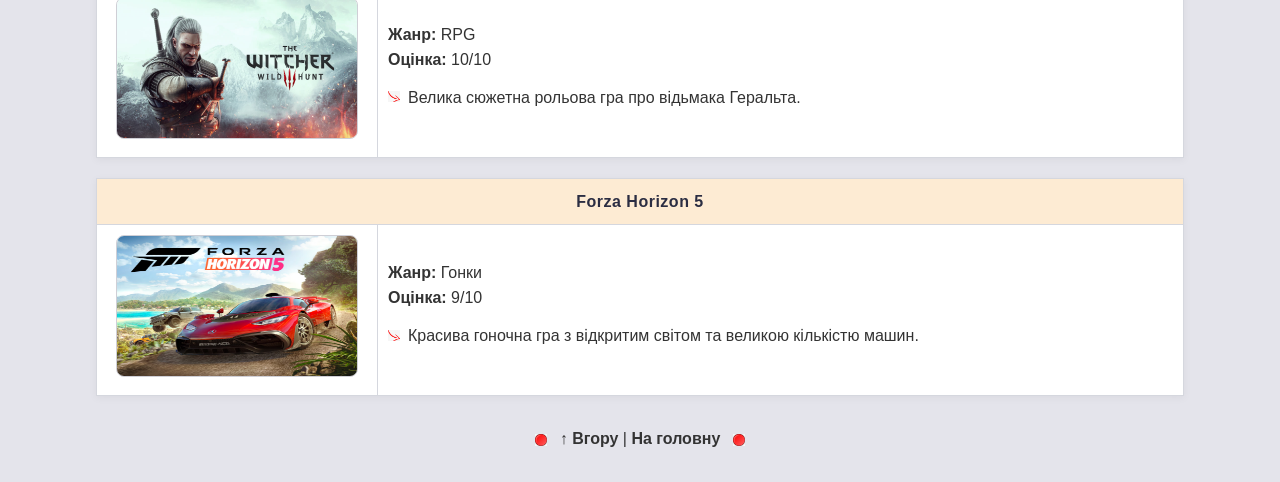
==== commit 5946635f: "laba5" ====
--- a/games.html
+++ b/games.html
@@ -31,6 +31,7 @@
 <body>
 
 <a id="top"></a>
+<a id="list"></a>
 
 <h1>Популярні комп’ютерні ігри</h1>
 
@@ -51,48 +52,37 @@
 
 <div class="top-box">
 <p class="game-highlight">
-На сторінці зібрані популярні ігри різних жанрів.
+На сторінці зібрані популярні <span>ігри</span> різних жанрів.
 </p>
 </div>
 
-
-<table>
-
+<table>
 <tr>
 <th colspan="2">Counter-Strike 2</th>
 </tr>
 
 <tr>
-
 <td width="260" class="center">
 <img src="cs2.jpg" class="game-image">
 <br>
-<span class="small-note">Клік по фото — повний розмір</span>
 </td>
 
 <td>
 <b>Жанр:</b> Шутер <br>
 <b>Оцінка:</b> 9/10
-
 <p>
 Командний онлайн-шутер, де важлива реакція та взаємодія з командою.
 </p>
 </td>
-
-</tr>
-
-</table>
-
-
-
-<table>
-
+</tr>
+</table>
+
+<table>
 <tr>
 <th colspan="2">GTA V</th>
 </tr>
 
 <tr>
-
 <td width="260" class="center">
 <img src="gtaV.jpg" class="game-image">
 </td>
@@ -100,26 +90,19 @@
 <td>
 <b>Жанр:</b> Екшен <br>
 <b>Оцінка:</b> 9/10
-
 <p>
 Відкритий світ, сюжетні місії та багато активностей.
 </p>
 </td>
-
-</tr>
-
-</table>
-
-
-
-<table>
-
+</tr>
+</table>
+
+<table>
 <tr>
 <th colspan="2">Cyberpunk 2077</th>
 </tr>
 
 <tr>
-
 <td width="260" class="center">
 <img src="cbr.jpg" class="game-image">
 </td>
@@ -127,26 +110,19 @@
 <td>
 <b>Жанр:</b> RPG <br>
 <b>Оцінка:</b> 8/10
-
 <p>
 Сюжетна рольова гра у футуристичному місті Night City.
 </p>
 </td>
-
-</tr>
-
-</table>
-
-
-
-<table>
-
+</tr>
+</table>
+
+<table>
 <tr>
 <th colspan="2">Red Dead Redemption 2</th>
 </tr>
 
 <tr>
-
 <td width="260" class="center">
 <img src="rdr2.jpg" class="game-image">
 </td>
@@ -154,26 +130,19 @@
 <td>
 <b>Жанр:</b> Екшен / Пригоди <br>
 <b>Оцінка:</b> 10/10
-
 <p>
 Атмосферна історія про життя на Дикому Заході.
 </p>
 </td>
-
-</tr>
-
-</table>
-
-
-
-<table>
-
+</tr>
+</table>
+
+<table>
 <tr>
 <th colspan="2">Minecraft</th>
 </tr>
 
 <tr>
-
 <td width="260" class="center">
 <img src="minecraft.jpg" class="game-image">
 </td>
@@ -181,26 +150,19 @@
 <td>
 <b>Жанр:</b> Пісочниця <br>
 <b>Оцінка:</b> 9/10
-
 <p>
 Гра де можна будувати, виживати та досліджувати світ.
 </p>
 </td>
-
-</tr>
-
-</table>
-
-
-
-<table>
-
+</tr>
+</table>
+
+<table>
 <tr>
 <th colspan="2">The Witcher 3</th>
 </tr>
 
 <tr>
-
 <td width="260" class="center">
 <img src="witcher3.jpg" class="game-image">
 </td>
@@ -208,26 +170,19 @@
 <td>
 <b>Жанр:</b> RPG <br>
 <b>Оцінка:</b> 10/10
-
 <p>
 Велика сюжетна рольова гра про відьмака Геральта.
 </p>
 </td>
-
-</tr>
-
-</table>
-
-
-
-<table>
-
+</tr>
+</table>
+
+<table>
 <tr>
 <th colspan="2">Forza Horizon 5</th>
 </tr>
 
 <tr>
-
 <td width="260" class="center">
 <img src="forza5.jpg" class="game-image">
 </td>
@@ -235,17 +190,12 @@
 <td>
 <b>Жанр:</b> Гонки <br>
 <b>Оцінка:</b> 9/10
-
 <p>
 Красива гоночна гра з відкритим світом та великою кількістю машин.
 </p>
 </td>
-
-</tr>
-
-</table>
-
-
+</tr>
+</table>
 
 <p class="footer">
 <a href="#top">↑ Вгору</a> |
--- a/style.css
+++ b/style.css
@@ -5,22 +5,40 @@
 margin:0;
 padding:0;
 line-height:1.6;
+position:static;
 }
 
 h1,h2{
 color:#2b2d42;
 text-align:center;
 }
-
 
 h1{
 margin-top:28px;
 margin-bottom:10px;
+position:relative;
+display:inline-block;
+left:50%;
+transform:translateX(-50%);
+padding-bottom:10px;
+padding-left:60px;
+}
+
+h1::before{
+content:"";
+position:absolute;
+left:0;
+top:50%;
+transform:translateY(-50%);
+width:48px;
+height:48px;
+background:url("lambda.png") no-repeat center/contain;
 }
 
 h2{
 margin-top:30px;
 margin-bottom:15px;
+position:relative;
 }
 
 p{
@@ -30,6 +48,7 @@
 .container{
 width:85%;
 margin:0 auto;
+position:relative;
 }
 
 .line{
@@ -37,16 +56,24 @@
 margin:20px auto;
 border:0;
 border-top:1px solid #d6d6dc;
+position:static;
 }
 
 .nav{
 text-align:center;
 margin:15px 0;
 font-size:17px;
+position:sticky;
+top:0;
+z-index:100;
+background:#f7f7fb;
+padding:10px 0;
+box-shadow:0 2px 8px rgba(0,0,0,0.04);
 }
 
 .center{
 text-align:center;
+position:static;
 }
 
 table{
@@ -77,11 +104,14 @@
 .small-note{
 font-size:13px;
 color:#666;
+position:relative;
+padding-left:20px;
 }
 
 .footer{
 text-align:center;
 margin:30px 0;
+position:relative;
 }
 
 .top-box{
@@ -89,9 +119,11 @@
 margin:20px auto;
 background:#ffffff;
 border-left:5px solid #f4a261;
-padding:12px 15px;
+padding:16px 18px 16px 46px;
 box-sizing:border-box;
 box-shadow:0 2px 8px rgba(0,0,0,0.04);
+position:relative;
+border-radius:8px;
 }
 
 .hero{
@@ -102,6 +134,8 @@
 box-sizing:border-box;
 border:1px solid #dddfe6;
 box-shadow:0 2px 8px rgba(0,0,0,0.05);
+position:relative;
+border-radius:10px;
 }
 
 .hero p{
@@ -112,6 +146,7 @@
 .hero-buttons{
 text-align:center;
 margin-top:18px;
+position:static;
 }
 
 .hero-buttons a{
@@ -120,23 +155,34 @@
 margin:6px;
 border-radius:6px;
 font-weight:bold;
+transition:0.2s;
 }
 
 .card-wrap{
 width:85%;
 margin:20px auto;
-display:flex;
-gap:18px;
-flex-wrap:wrap;
+display:block;
+overflow:hidden;
+position:static;
 }
 
 .card{
-flex:1 1 220px;
+width:30%;
+float:left;
+margin-right:3.333%;
 background:#ffffff;
 border:1px solid #dddfe6;
 padding:18px;
 box-sizing:border-box;
 box-shadow:0 2px 8px rgba(0,0,0,0.04);
+min-height:200px;
+position:relative;
+border-radius:10px;
+transition:0.2s;
+}
+
+.card:last-child{
+margin-right:0;
 }
 
 .card h3{
@@ -150,6 +196,7 @@
 width:85%;
 margin:0 auto;
 padding-left:35px;
+position:static;
 }
 
 .genre-list li,
@@ -161,6 +208,7 @@
 .term-list{
 width:85%;
 margin:0 auto;
+position:static;
 }
 
 .term-list dt{
@@ -181,11 +229,14 @@
 border:1px solid #cfcfd6;
 background:#ffffff;
 box-shadow:0 2px 8px rgba(0,0,0,0.04);
+border-radius:8px;
+position:static;
 }
 
 .studio-frame-title{
 text-align:center;
 color:#2b2d42;
+position:static;
 }
 
 .genre-intro{
@@ -195,17 +246,362 @@
 padding:18px;
 border-left:5px solid #f4a261;
 box-shadow:0 2px 6px rgba(0,0,0,0.05);
+position:relative;
+border-radius:8px;
 }
 
 .genre-nav{
 text-align:center;
 margin:10px 0 20px 0;
 font-size:15px;
-}
+position:static;
+}
+
 img{
 max-width:100%;
 height:auto;
 }
+
 #top{
 display:block;
+position:static;
+}
+
+.top{
+display:none;
+color:rgb(255, 5, 5);
+position:static;
+}
+
+/* Контекстні селектори */
+
+.nav a{
+font-weight:bold;
+padding:4px 8px;
+border-radius:4px;
+}
+
+table a{
+color:#1d4ed8;
+font-weight:bold;
+}
+
+.genre-list b{
+color:#d97706;
+}
+
+.card p{
+color:#444;
+}
+
+.top-box p{
+margin:0;
+}
+
+.container p{
+text-align:justify;
+}
+
+.container > p{
+text-align:right;
+}
+
+.footer a{
+font-weight:bold;
+}
+
+.hero-buttons a{
+text-decoration:none;
+}
+
+.hero-buttons a:hover{
+opacity:0.95;
+text-decoration:none;
+transform:translateY(-2px);
+}
+
+.card a{
+color:#2b2d42;
+font-weight:bold;
+}
+
+.card a:hover{
+color:#d97706;
+}
+
+/* Дочірні селектори */
+
+.hero > h2{
+color:#e76f51;
+letter-spacing:0.5px;
+}
+
+.hero > p{
+max-width:90%;
+margin-left:auto;
+margin-right:auto;
+}
+
+.card > a{
+display:inline-block;
+margin-top:10px;
+padding:8px 14px;
+background:#f4a261;
+color:#2b2d42;
+text-decoration:none;
+border-radius:6px;
+font-weight:bold;
+transition:0.2s;
+}
+
+.footer > a{
+font-weight:bold;
+}
+
+.genre-intro > p{
+margin:8px 0;
+}
+
+.top-box > p{
+font-size:16px;
+}
+
+.card > h3{
+margin-bottom:10px;
+}
+
+.nav > a{
+display:inline-block;
+}
+
+.container > p{
+padding-left:4px;
+padding-right:4px;
+}
+
+/* Сусідні селектори */
+
+h1 + p.center{
+font-size:18px;
+color:#666;
+margin-top:0;
+}
+
+h2 + table{
+margin-top:10px;
+border:2px solid #f4a261;
+}
+
+.nav + hr.line{
+margin-top:10px;
+}
+
+.card h3 + p{
+min-height:48px;
+}
+
+.game-image + br + .small-note{
+display:inline-block;
+margin-top:6px;
+font-style:italic;
+color:#888;
+}
+
+.genre-nav + hr.line{
+margin-top:12px;
+}
+
+.top-box + .container{
+margin-top:25px;
+}
+
+.hero + .card-wrap{
+margin-top:25px;
+}
+
+/* Псевдокласи посилань */
+
+a:link{
+color:inherit;
+}
+
+a:visited{
+color:#6b7280;
+}
+
+a:hover{
+text-decoration:underline;
+}
+
+a:active{
+color:#ef4444;
+}
+
+/* :first-child */
+
+.genre-list li:first-child{
+background:#fff4e8;
+padding:6px 10px;
+border-radius:6px;
+}
+
+table tr:first-child th{
+letter-spacing:0.5px;
+}
+
+.card-wrap .card:first-child{
+border:2px solid #f4a261;
+}
+
+/* Псевдоелементи */
+
+h1::after{
+content:"";
+display:block;
+width:70px;
+height:3px;
+margin:8px auto 0;
+background:#f4a261;
+border-radius:3px;
+}
+
+.top-box::before{
+content:"";
+position:absolute;
+left:14px;
+top:50%;
+transform:translateY(-50%);
+width:18px;
+height:18px;
+background:url("info.png") no-repeat center/contain;
+}
+
+.footer::before,
+.footer::after{
+content:"";
+display:inline-block;
+width:12px;
+height:12px;
+background:url("dott.png") no-repeat center/contain;
+vertical-align:middle;
+margin:0 8px;
+}
+
+.genre-highlight::before,
+.game-highlight::before,
+.studio-highlight::before,
+.highlight::before{
+content:"";
+display:inline-block;
+width:10px;
+height:10px;
+background:url("dott.png") no-repeat center/contain;
+margin-right:8px;
+position:relative;
+top:-1px;
+}
+
+.small-note::before{
+content:"";
+position:absolute;
+left:0;
+top:4px;
+width:12px;
+height:12px;
+background:url("arrow.png") no-repeat center/contain;
+}
+
+/* Position */
+
+.hero::after{
+content:"";
+position:absolute;
+top:14px;
+right:14px;
+width:10px;
+height:10px;
+background:#f4a261;
+border-radius:50%;
+opacity:0.9;
+}
+
+.top-box::after{
+content:"";
+position:absolute;
+top:14px;
+right:14px;
+width:10px;
+height:10px;
+border:2px solid #e76f51;
+border-radius:50%;
+box-sizing:border-box;
+}
+
+/* Hover ефекти */
+
+.nav a:hover,
+.footer a:hover,
+table a:hover{
+text-decoration:underline;
+}
+
+.card > a:hover{
+background:#e9a15a;
+}
+
+th:hover{
+background:#f8dfbf;
+}
+
+/* Додаткове оформлення */
+
+.genre-list li{
+padding:4px 0;
+transition:0.2s;
+}
+
+.genre-list li:hover{
+background:#f9f9fc;
+}
+
+table tr:hover td{
+background:#fcfcfe;
+}
+
+.site-frame:hover{
+box-shadow:0 4px 12px rgba(0,0,0,0.08);
+}
+
+.top-box:hover,
+.genre-intro:hover,
+.hero:hover,
+.card:hover{
+box-shadow:0 4px 12px rgba(0,0,0,0.08);
+}
+
+.card:hover{
+transform:translateY(-4px);
+}
+
+/* Очистка float */
+
+.card-wrap::after{
+content:"";
+display:block;
+clear:both;
+}
+/* стрілка для опису гри */
+td p{
+position:relative;
+padding-left:20px;
+}
+
+td p::before{
+content:"";
+position:absolute;
+left:0;
+top:6px;
+width:12px;
+height:12px;
+background:url("arrow.png") no-repeat center/contain;
 }
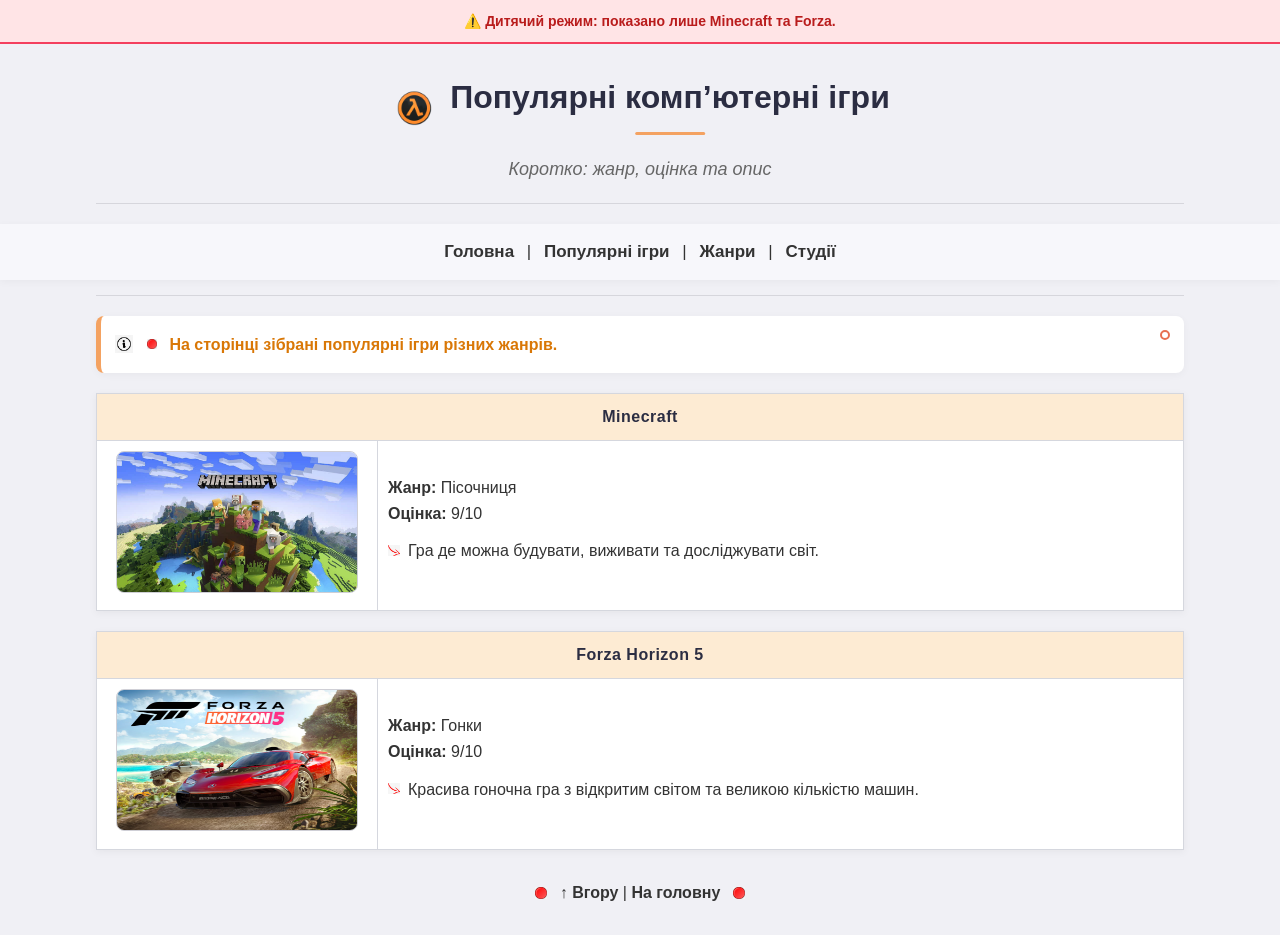
==== commit 9609d6f2: "6laba" ====
--- a/games.html
+++ b/games.html
@@ -27,7 +27,7 @@
 </style>
 
 </head>
-
+<script src="script.js"></script>
 <body>
 
 <a id="top"></a>
@@ -75,7 +75,7 @@
 </p>
 </td>
 </tr>
-</table>
+</table> 
 
 <table>
 <tr>
@@ -198,8 +198,8 @@
 </table>
 
 <p class="footer">
-<a href="#top">↑ Вгору</a> |
-<a href="index.html">На головну</a>
+    <a href="#top">↑ Вгору</a> |
+    <a href="#" onclick="goToHome()">На головну</a>
 </p>
 
 </body>
--- a/style.css
+++ b/style.css
@@ -604,4 +604,63 @@
 width:12px;
 height:12px;
 background:url("arrow.png") no-repeat center/contain;
+}
+
+/* Плавна поява сторінки */
+body {
+    scroll-behavior: smooth;
+    transition: background 1s ease;
+}
+
+/* Покращення блоку Hero */
+.hero {
+    background: linear-gradient(135deg, #ffffff 0%, #f1f1f7 100%) !important;
+    border-top: 4px solid #e76f51;
+    transition: transform 0.3s ease;
+}
+
+.hero:hover {
+    transform: translateY(-2px);
+}
+
+/* Анімація для карток (slide up) */
+.card {
+    opacity: 0;
+    animation: slideUp 0.6s ease-out forwards;
+}
+
+@keyframes slideUp {
+    from {
+        opacity: 0;
+        transform: translateY(20px);
+    }
+    to {
+        opacity: 1;
+        transform: translateY(0);
+    }
+}
+
+/* Затримка анімації для кожної наступної картки */
+.card:nth-child(1) { animation-delay: 0.1s; }
+.card:nth-child(2) { animation-delay: 0.2s; }
+.card:nth-child(3) { animation-delay: 0.3s; }
+
+/* Стиль для секретної картки, яку додає JS */
+.card-secret-active {
+    border: 2px solid #e76f51 !important;
+    box-shadow: 0 0 15px rgba(231, 111, 81, 0.4) !important;
+    background: #fff9f8 !important;
+}
+
+/* Ефект для кнопок */
+.btn-main:hover, .btn-second:hover {
+    filter: brightness(1.1);
+    transform: scale(1.05);
+}
+
+/* Підсвітка рядка таблиці через JS */
+.js-selected-row {
+    background-color: #fdebd3 !important;
+    transform: scale(1.01);
+    box-shadow: 0 2px 5px rgba(0,0,0,0.1);
 }
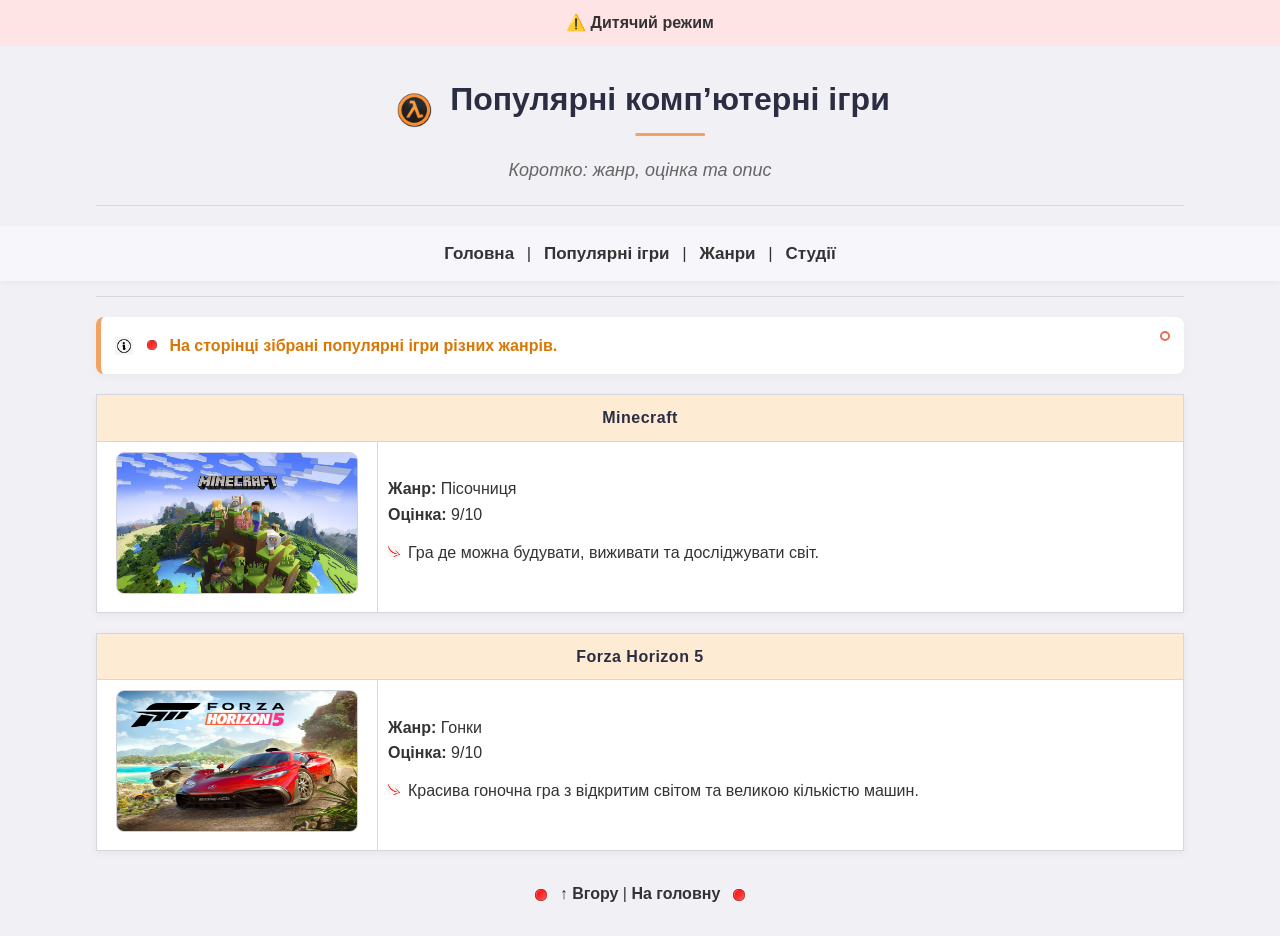
==== commit 0af6e2f4: "8laba" ====
--- a/games.html
+++ b/games.html
@@ -56,7 +56,7 @@
 </p>
 </div>
 
-<table>
+<table data-game="cs2">
 <tr>
 <th colspan="2">Counter-Strike 2</th>
 </tr>
@@ -77,7 +77,7 @@
 </tr>
 </table> 
 
-<table>
+<table data-game="gta">
 <tr>
 <th colspan="2">GTA V</th>
 </tr>
@@ -97,7 +97,7 @@
 </tr>
 </table>
 
-<table>
+<table data-game="cyberpunk">
 <tr>
 <th colspan="2">Cyberpunk 2077</th>
 </tr>
@@ -117,7 +117,7 @@
 </tr>
 </table>
 
-<table>
+<table data-game="rdr2">
 <tr>
 <th colspan="2">Red Dead Redemption 2</th>
 </tr>
@@ -137,7 +137,7 @@
 </tr>
 </table>
 
-<table>
+<table data-game="minecraft">
 <tr>
 <th colspan="2">Minecraft</th>
 </tr>
@@ -157,7 +157,7 @@
 </tr>
 </table>
 
-<table>
+<table data-game="witcher">
 <tr>
 <th colspan="2">The Witcher 3</th>
 </tr>
@@ -177,7 +177,7 @@
 </tr>
 </table>
 
-<table>
+<table data-game="forza">
 <tr>
 <th colspan="2">Forza Horizon 5</th>
 </tr>
--- a/style.css
+++ b/style.css
@@ -11,6 +11,7 @@
 h1,h2{
 color:#2b2d42;
 text-align:center;
+transition: all 0.3s ease;
 }
 
 h1{
@@ -69,6 +70,7 @@
 background:#f7f7fb;
 padding:10px 0;
 box-shadow:0 2px 8px rgba(0,0,0,0.04);
+transition: transform 0.3s ease;
 }
 
 .center{
@@ -543,6 +545,7 @@
 .footer a:hover,
 table a:hover{
 text-decoration:underline;
+transform: scale(1.05);
 }
 
 .card > a:hover{
@@ -663,4 +666,66 @@
     background-color: #fdebd3 !important;
     transform: scale(1.01);
     box-shadow: 0 2px 5px rgba(0,0,0,0.1);
+}
+.card-secret-active {
+    border: 2px solid #e76f51 !important;
+    box-shadow: 0 0 15px rgba(231, 111, 81, 0.4) !important;
+    background: #fff9f8 !important;
+}
+
+.js-selected-row {
+    background-color: #fdebd3 !important;
+}
+.lambda-playground{
+width:85%;
+margin:30px auto;
+background:#ffffff;
+padding:20px;
+border-radius:12px;
+box-shadow:0 2px 8px rgba(0,0,0,0.05);
+}
+
+.lambda-zone{
+position:relative;
+height:350px;
+overflow:hidden;
+border:2px dashed #d6d6dc;
+border-radius:12px;
+background:#f9fafc;
+}
+
+.moving-lambda{
+width:120px;
+position:absolute;
+left:30px;
+top:30px;
+cursor:grab;
+transition:transform 0.2s ease, filter 0.2s ease;
+user-select:none;
+}
+
+.moving-lambda:hover{
+transform:scale(1.1) rotate(5deg);
+filter:drop-shadow(0 0 10px rgba(231,111,81,0.5));
+}
+
+.lambda-active{
+transform:scale(1.15);
+filter:drop-shadow(0 0 15px rgba(231,111,81,0.8));
+cursor:grabbing;
+}
+
+.card-hovered{
+background:#fff7ed !important;
+transform:translateY(-5px);
+border:1px solid #f4a261 !important;
+}
+
+.genre-row-hover{
+background:#fdebd3 !important;
+transition:0.2s;
+}
+
+.table-hovered td{
+background:#fff8f0;
 }
